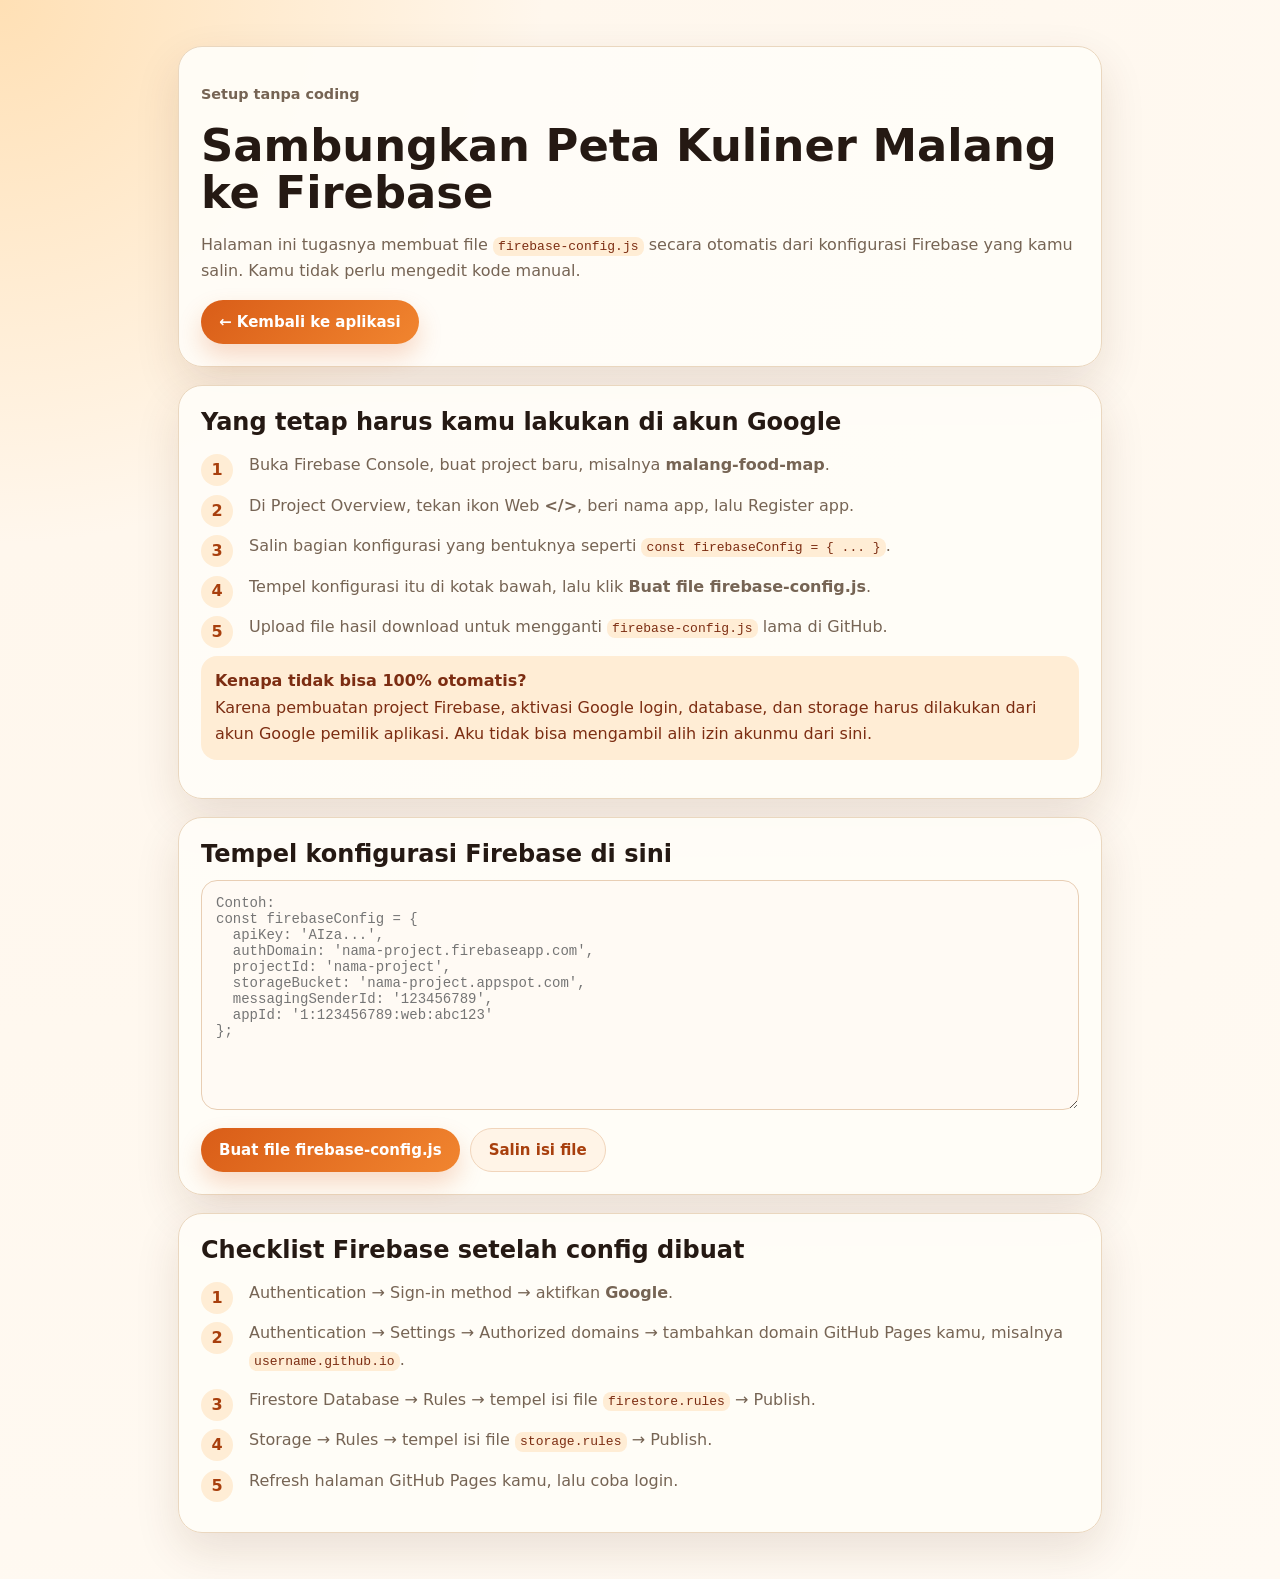
==== setup-wizard.html @ 8123b8e2 "Add files via upload" ====
<!doctype html>
<html lang="id">
<head>
  <meta charset="utf-8" />
  <meta name="viewport" content="width=device-width, initial-scale=1" />
  <title>Setup Wizard Firebase - Peta Kuliner Malang</title>
  <style>
    :root { --bg:#fff7ed; --card:#fffdf8; --text:#251913; --muted:#766454; --accent:#d95d18; --line:#ead7bf; }
    * { box-sizing:border-box; }
    body { margin:0; font-family:Inter, system-ui, -apple-system, Segoe UI, sans-serif; color:var(--text); background:radial-gradient(circle at top left,#ffe0b5,var(--bg) 34rem,#fffaf3); }
    main { width:min(980px, 100%); margin:0 auto; padding:28px; }
    .card { margin:18px 0; padding:22px; border:1px solid var(--line); border-radius:24px; background:rgba(255,253,248,.94); box-shadow:0 18px 45px rgba(83,45,18,.12); }
    h1 { margin:0 0 8px; font-size:clamp(1.8rem,4vw,2.8rem); line-height:1.05; }
    h2 { margin:0 0 12px; }
    p, li { color:var(--muted); line-height:1.65; }
    code { padding:.13rem .32rem; border-radius:8px; background:#ffedd5; color:#7c2d12; }
    textarea { width:100%; min-height:230px; padding:14px; border:1px solid #e8ceb4; border-radius:16px; background:#fffaf4; font:14px ui-monospace, SFMono-Regular, Consolas, monospace; color:#2b211b; outline:none; }
    textarea:focus { border-color:rgba(217,93,24,.7); box-shadow:0 0 0 4px rgba(217,93,24,.12); }
    button, a.button { display:inline-flex; align-items:center; justify-content:center; gap:8px; min-height:44px; padding:0 18px; border:0; border-radius:999px; color:white; background:linear-gradient(135deg,var(--accent),#f1852f); font:800 15px Inter, system-ui, sans-serif; text-decoration:none; cursor:pointer; box-shadow:0 12px 24px rgba(217,93,24,.22); }
    .ghost { color:#a83f0d; background:#fff4e7; border:1px solid #f1d5bb; box-shadow:none; }
    .row { display:flex; gap:10px; flex-wrap:wrap; align-items:center; }
    .ok { padding:12px 14px; border-radius:16px; background:#dcfce7; color:#14532d; }
    .warn { padding:12px 14px; border-radius:16px; background:#ffedd5; color:#7c2d12; }
    .error { padding:12px 14px; border-radius:16px; background:#ffe4e6; color:#881337; }
    .steps { counter-reset:step; list-style:none; padding:0; }
    .steps li { position:relative; padding-left:48px; margin:14px 0; }
    .steps li::before { counter-increment:step; content:counter(step); position:absolute; left:0; top:2px; width:32px; height:32px; display:grid; place-items:center; border-radius:50%; background:#ffedd5; color:#a83f0d; font-weight:900; }
    .small { font-size:.9rem; }
    .hidden { display:none !important; }
  </style>
</head>
<body>
  <main>
    <section class="card">
      <p class="small"><strong>Setup tanpa coding</strong></p>
      <h1>Sambungkan Peta Kuliner Malang ke Firebase</h1>
      <p>Halaman ini tugasnya membuat file <code>firebase-config.js</code> secara otomatis dari konfigurasi Firebase yang kamu salin. Kamu tidak perlu mengedit kode manual.</p>
      <div class="row">
        <a class="button ghost" href="index.html">← Kembali ke aplikasi</a>
      </div>
    </section>

    <section class="card">
      <h2>Yang tetap harus kamu lakukan di akun Google</h2>
      <ol class="steps">
        <li>Buka Firebase Console, buat project baru, misalnya <strong>malang-food-map</strong>.</li>
        <li>Di Project Overview, tekan ikon Web <strong>&lt;/&gt;</strong>, beri nama app, lalu Register app.</li>
        <li>Salin bagian konfigurasi yang bentuknya seperti <code>const firebaseConfig = { ... }</code>.</li>
        <li>Tempel konfigurasi itu di kotak bawah, lalu klik <strong>Buat file firebase-config.js</strong>.</li>
        <li>Upload file hasil download untuk mengganti <code>firebase-config.js</code> lama di GitHub.</li>
      </ol>
      <p class="warn"><strong>Kenapa tidak bisa 100% otomatis?</strong><br />Karena pembuatan project Firebase, aktivasi Google login, database, dan storage harus dilakukan dari akun Google pemilik aplikasi. Aku tidak bisa mengambil alih izin akunmu dari sini.</p>
    </section>

    <section class="card">
      <h2>Tempel konfigurasi Firebase di sini</h2>
      <textarea id="configInput" spellcheck="false" placeholder="Contoh:
const firebaseConfig = {
  apiKey: 'AIza...',
  authDomain: 'nama-project.firebaseapp.com',
  projectId: 'nama-project',
  storageBucket: 'nama-project.appspot.com',
  messagingSenderId: '123456789',
  appId: '1:123456789:web:abc123'
};"></textarea>
      <p id="status" class="small"></p>
      <div class="row">
        <button id="generateButton" type="button">Buat file firebase-config.js</button>
        <button id="copyButton" class="ghost" type="button">Salin isi file</button>
      </div>
    </section>

    <section id="outputCard" class="card hidden">
      <h2>Hasil file</h2>
      <p class="ok">File siap. Download lalu upload ke GitHub repository kamu, ganti file <code>firebase-config.js</code> lama.</p>
      <textarea id="output" readonly spellcheck="false"></textarea>
      <div class="row">
        <button id="downloadButton" type="button">Download firebase-config.js</button>
      </div>
    </section>

    <section class="card">
      <h2>Checklist Firebase setelah config dibuat</h2>
      <ol class="steps">
        <li>Authentication → Sign-in method → aktifkan <strong>Google</strong>.</li>
        <li>Authentication → Settings → Authorized domains → tambahkan domain GitHub Pages kamu, misalnya <code>username.github.io</code>.</li>
        <li>Firestore Database → Rules → tempel isi file <code>firestore.rules</code> → Publish.</li>
        <li>Storage → Rules → tempel isi file <code>storage.rules</code> → Publish.</li>
        <li>Refresh halaman GitHub Pages kamu, lalu coba login.</li>
      </ol>
    </section>
  </main>

  <script>
    const input = document.getElementById('configInput');
    const status = document.getElementById('status');
    const outputCard = document.getElementById('outputCard');
    const output = document.getElementById('output');
    const generateButton = document.getElementById('generateButton');
    const downloadButton = document.getElementById('downloadButton');
    const copyButton = document.getElementById('copyButton');

    generateButton.addEventListener('click', () => {
      try {
        const config = parseFirebaseConfig(input.value);
        validateConfig(config);
        const js = makeConfigFile(config);
        output.value = js;
        outputCard.classList.remove('hidden');
        status.className = 'ok';
        status.textContent = 'Berhasil membaca konfigurasi. File firebase-config.js sudah bisa didownload.';
      } catch (error) {
        status.className = 'error';
        status.textContent = error.message;
      }
    });

    copyButton.addEventListener('click', async () => {
      if (!output.value) generateButton.click();
      if (!output.value) return;
      await navigator.clipboard.writeText(output.value);
      status.className = 'ok';
      status.textContent = 'Isi file sudah disalin.';
    });

    downloadButton.addEventListener('click', () => {
      const blob = new Blob([output.value], { type: 'text/javascript;charset=utf-8' });
      const url = URL.createObjectURL(blob);
      const a = document.createElement('a');
      a.href = url;
      a.download = 'firebase-config.js';
      document.body.appendChild(a);
      a.click();
      a.remove();
      URL.revokeObjectURL(url);
    });

    function parseFirebaseConfig(text) {
      const trimmed = String(text || '').trim();
      if (!trimmed) throw new Error('Kotaknya masih kosong. Tempel konfigurasi Firebase dulu.');

      const objectMatch = trimmed.match(/firebaseConfig\s*=\s*(\{[\s\S]*?\})\s*;?/);
      let objectText = objectMatch ? objectMatch[1] : trimmed;

      if (!objectText.startsWith('{')) {
        const braceStart = trimmed.indexOf('{');
        const braceEnd = trimmed.lastIndexOf('}');
        if (braceStart >= 0 && braceEnd > braceStart) objectText = trimmed.slice(braceStart, braceEnd + 1);
      }

      try {
        const normalized = objectText
          .replace(/([,{]\s*)([A-Za-z0-9_]+)\s*:/g, '$1"$2":')
          .replace(/'/g, '"')
          .replace(/,\s*}/g, '}');
        return JSON.parse(normalized);
      } catch (jsonError) {
        try {
          return Function('"use strict"; return (' + objectText + ');')();
        } catch (evalError) {
          throw new Error('Konfigurasi belum terbaca. Pastikan yang ditempel bentuknya const firebaseConfig = { ... }; dari Firebase Console.');
        }
      }
    }

    function validateConfig(config) {
      const required = ['apiKey', 'authDomain', 'projectId', 'storageBucket', 'messagingSenderId', 'appId'];
      const missing = required.filter((key) => !config[key]);
      if (missing.length) throw new Error('Ada data yang kurang: ' + missing.join(', ') + '. Salin ulang konfigurasi dari Firebase.');
      if (!String(config.apiKey).startsWith('AIza')) throw new Error('apiKey terlihat tidak lengkap. Salin konfigurasi Firebase Web App, bukan konfigurasi Android/iOS.');
    }

    function makeConfigFile(config) {
      return `// File ini dibuat otomatis oleh setup-wizard.html\n// Jangan taruh password di sini. Firebase config ini hanya identitas project web.\n\nwindow.MALANG_FOOD_MAP_FIREBASE_CONFIG = ${JSON.stringify(config, null, 2)};\n`;
    }
  </script>
</body>
</html>
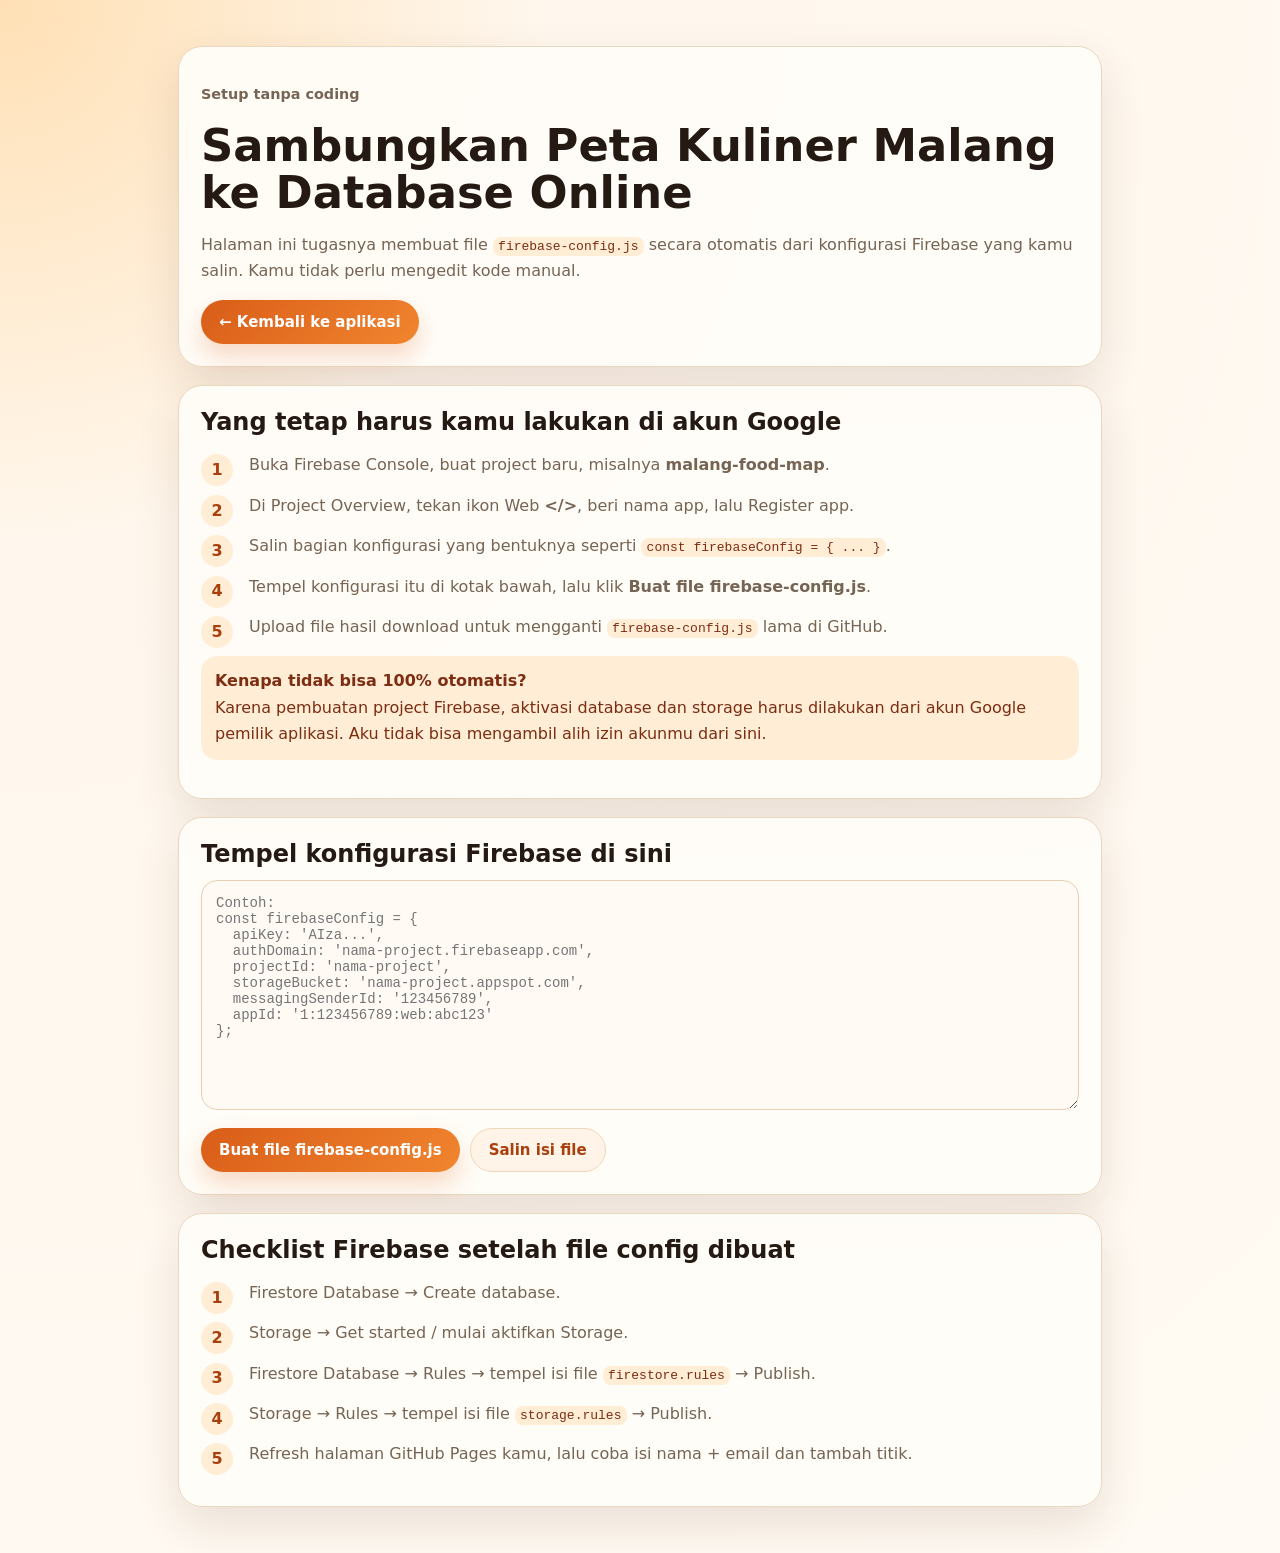
==== commit 2d606c92: "Add files via upload" ====
--- a/setup-wizard.html
+++ b/setup-wizard.html
@@ -33,7 +33,7 @@
   <main>
     <section class="card">
       <p class="small"><strong>Setup tanpa coding</strong></p>
-      <h1>Sambungkan Peta Kuliner Malang ke Firebase</h1>
+      <h1>Sambungkan Peta Kuliner Malang ke Database Online</h1>
       <p>Halaman ini tugasnya membuat file <code>firebase-config.js</code> secara otomatis dari konfigurasi Firebase yang kamu salin. Kamu tidak perlu mengedit kode manual.</p>
       <div class="row">
         <a class="button ghost" href="index.html">← Kembali ke aplikasi</a>
@@ -49,7 +49,7 @@
         <li>Tempel konfigurasi itu di kotak bawah, lalu klik <strong>Buat file firebase-config.js</strong>.</li>
         <li>Upload file hasil download untuk mengganti <code>firebase-config.js</code> lama di GitHub.</li>
       </ol>
-      <p class="warn"><strong>Kenapa tidak bisa 100% otomatis?</strong><br />Karena pembuatan project Firebase, aktivasi Google login, database, dan storage harus dilakukan dari akun Google pemilik aplikasi. Aku tidak bisa mengambil alih izin akunmu dari sini.</p>
+      <p class="warn"><strong>Kenapa tidak bisa 100% otomatis?</strong><br />Karena pembuatan project Firebase, aktivasi database dan storage harus dilakukan dari akun Google pemilik aplikasi. Aku tidak bisa mengambil alih izin akunmu dari sini.</p>
     </section>
 
     <section class="card">
@@ -80,13 +80,13 @@
     </section>
 
     <section class="card">
-      <h2>Checklist Firebase setelah config dibuat</h2>
+      <h2>Checklist Firebase setelah file config dibuat</h2>
       <ol class="steps">
-        <li>Authentication → Sign-in method → aktifkan <strong>Google</strong>.</li>
-        <li>Authentication → Settings → Authorized domains → tambahkan domain GitHub Pages kamu, misalnya <code>username.github.io</code>.</li>
+        <li>Firestore Database → Create database.</li>
+        <li>Storage → Get started / mulai aktifkan Storage.</li>
         <li>Firestore Database → Rules → tempel isi file <code>firestore.rules</code> → Publish.</li>
         <li>Storage → Rules → tempel isi file <code>storage.rules</code> → Publish.</li>
-        <li>Refresh halaman GitHub Pages kamu, lalu coba login.</li>
+        <li>Refresh halaman GitHub Pages kamu, lalu coba isi nama + email dan tambah titik.</li>
       </ol>
     </section>
   </main>
